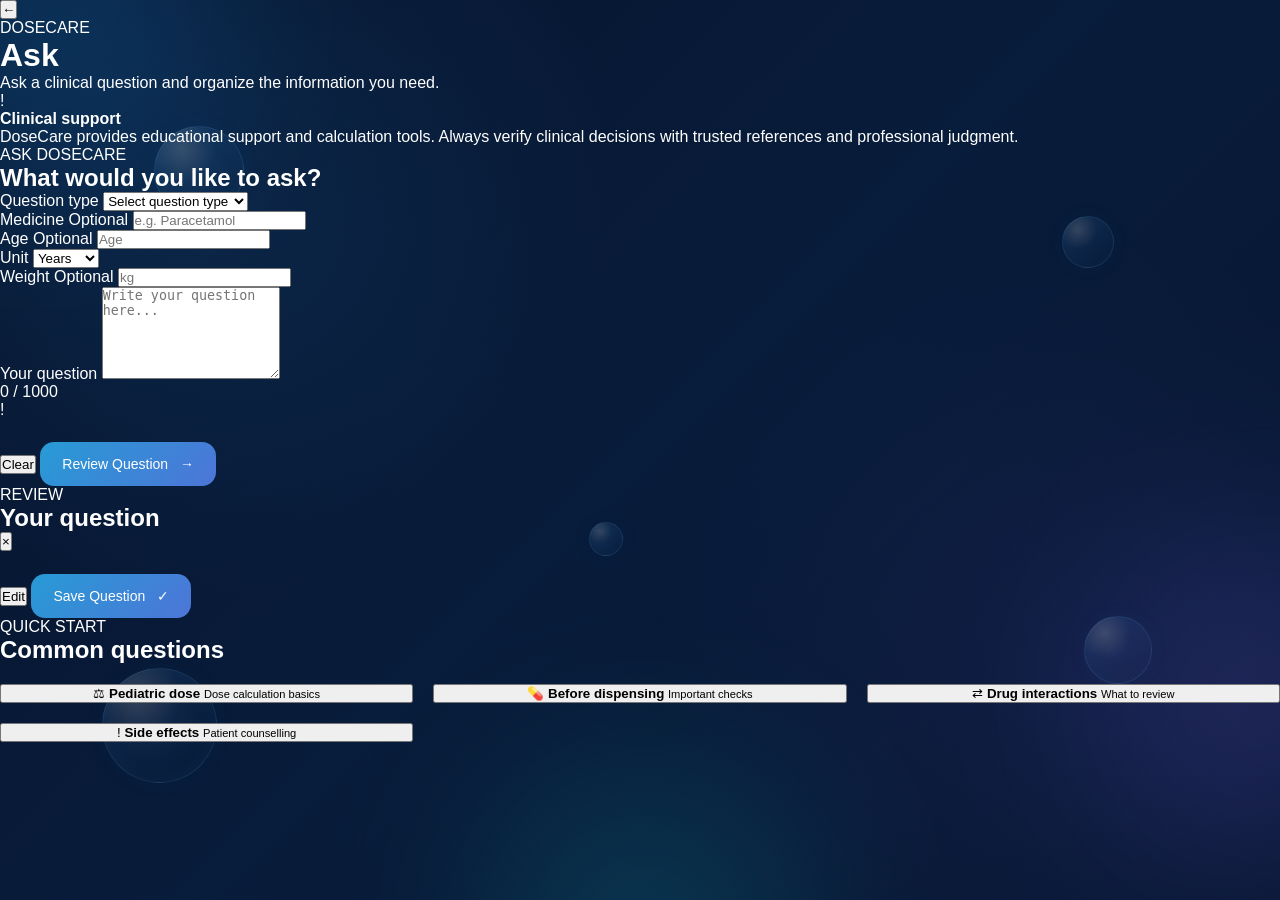
==== ask.html @ 7c15e193 "Create ask.html" ====
<!DOCTYPE html>
<html lang="en">

<head>

    <meta charset="UTF-8">

    <meta
        name="viewport"
        content="width=device-width, initial-scale=1.0"
    >

    <title>DoseCare — Ask</title>

    <link
        rel="stylesheet"
        href="style.css"
    >

    <link
        rel="stylesheet"
        href="ask.css"
    >

</head>


<body>


    <!-- =========================================
         BACKGROUND
    ========================================== -->

    <div class="background">

        <div class="glow glow-one"></div>
        <div class="glow glow-two"></div>
        <div class="glow glow-three"></div>

        <div class="bubble bubble-one"></div>
        <div class="bubble bubble-two"></div>
        <div class="bubble bubble-three"></div>
        <div class="bubble bubble-four"></div>
        <div class="bubble bubble-five"></div>

        <div id="particles"></div>

    </div>



    <!-- =========================================
         ASK PAGE
    ========================================== -->

    <main class="ask-page">


        <!-- HEADER -->

        <header class="ask-header">

            <button
                id="back-button"
                class="ask-back"
                type="button"
            >
                ←
            </button>


            <div class="ask-title">

                <span>
                    DOSECARE
                </span>

                <h1>
                    Ask
                </h1>

                <p>
                    Ask a clinical question and organize
                    the information you need.
                </p>

            </div>

        </header>



        <!-- =========================================
             SAFETY NOTICE
        ========================================== -->

        <section class="ask-notice">

            <div class="notice-icon">
                !
            </div>

            <div>

                <strong>
                    Clinical support
                </strong>

                <p>
                    DoseCare provides educational support
                    and calculation tools. Always verify
                    clinical decisions with trusted references
                    and professional judgment.
                </p>

            </div>

        </section>



        <!-- =========================================
             QUESTION CARD
        ========================================== -->

        <section class="ask-card">


            <div class="section-heading">

                <span>
                    ASK DOSECARE
                </span>

                <h2>
                    What would you like to ask?
                </h2>

            </div>



            <!-- CATEGORY -->

            <div class="form-group">

                <label for="question-category">
                    Question type
                </label>

                <select
                    id="question-category"
                >

                    <option value="">
                        Select question type
                    </option>

                    <option value="dose">
                        Pediatric dose
                    </option>

                    <option value="medicine">
                        Medicine information
                    </option>

                    <option value="interaction">
                        Drug interaction
                    </option>

                    <option value="side-effects">
                        Side effects
                    </option>

                    <option value="administration">
                        Administration
                    </option>

                    <option value="other">
                        Other
                    </option>

                </select>

            </div>



            <!-- MEDICINE -->

            <div class="form-group">

                <label for="ask-medicine">
                    Medicine
                    <span>
                        Optional
                    </span>
                </label>

                <input
                    id="ask-medicine"
                    type="text"
                    placeholder="e.g. Paracetamol"
                    autocomplete="off"
                >

            </div>



            <!-- PATIENT INFO -->

            <div class="patient-grid">


                <div class="form-group">

                    <label for="ask-age">
                        Age
                        <span>
                            Optional
                        </span>
                    </label>

                    <input
                        id="ask-age"
                        type="number"
                        min="0"
                        placeholder="Age"
                    >

                </div>



                <div class="form-group">

                    <label for="ask-age-unit">
                        Unit
                    </label>

                    <select
                        id="ask-age-unit"
                    >

                        <option value="years">
                            Years
                        </option>

                        <option value="months">
                            Months
                        </option>

                    </select>

                </div>



                <div class="form-group">

                    <label for="ask-weight">
                        Weight
                        <span>
                            Optional
                        </span>
                    </label>

                    <input
                        id="ask-weight"
                        type="number"
                        min="0"
                        step="0.1"
                        placeholder="kg"
                    >

                </div>

            </div>



            <!-- QUESTION -->

            <div class="form-group">

                <label for="question">
                    Your question
                </label>

                <textarea
                    id="question"
                    rows="6"
                    maxlength="1000"
                    placeholder="Write your question here..."
                ></textarea>


                <div class="character-count">

                    <span id="character-count">
                        0
                    </span>

                    / 1000

                </div>

            </div>



            <!-- VALIDATION -->

            <div
                id="ask-validation"
                class="ask-validation"
            >

                <span>
                    !
                </span>

                <p></p>

            </div>



            <!-- ACTIONS -->

            <div class="ask-actions">

                <button
                    id="clear-question"
                    class="secondary-button"
                    type="button"
                >
                    Clear
                </button>


                <button
                    id="review-question"
                    class="primary-button"
                    type="button"
                >
                    Review Question
                    <span>→</span>
                </button>

            </div>

        </section>



        <!-- =========================================
             REVIEW
        ========================================== -->

        <section
            id="question-review"
            class="question-review"
        >

            <div class="review-header">

                <div>

                    <span>
                        REVIEW
                    </span>

                    <h2>
                        Your question
                    </h2>

                </div>

                <button
                    id="close-review"
                    type="button"
                >
                    ×
                </button>

            </div>


            <div
                id="review-content"
                class="review-content"
            ></div>


            <div class="review-actions">

                <button
                    id="edit-question"
                    class="secondary-button"
                    type="button"
                >
                    Edit
                </button>


                <button
                    id="save-question"
                    class="primary-button"
                    type="button"
                >
                    Save Question
                    <span>✓</span>
                </button>

            </div>

        </section>



        <!-- =========================================
             QUICK QUESTIONS
        ========================================== -->

        <section class="quick-questions">

            <div class="section-heading">

                <span>
                    QUICK START
                </span>

                <h2>
                    Common questions
                </h2>

            </div>


            <div class="quick-grid">


                <button
                    class="quick-question"
                    data-question="How do I calculate a pediatric dose based on weight?"
                    data-category="dose"
                >

                    <span>
                        ⚖
                    </span>

                    <strong>
                        Pediatric dose
                    </strong>

                    <small>
                        Dose calculation basics
                    </small>

                </button>



                <button
                    class="quick-question"
                    data-question="What should I check before dispensing a medicine to a child?"
                    data-category="medicine"
                >

                    <span>
                        💊
                    </span>

                    <strong>
                        Before dispensing
                    </strong>

                    <small>
                        Important checks
                    </small>

                </button>



                <button
                    class="quick-question"
                    data-question="What information should I check when evaluating a possible drug interaction?"
                    data-category="interaction"
                >

                    <span>
                        ⇄
                    </span>

                    <strong>
                        Drug interactions
                    </strong>

                    <small>
                        What to review
                    </small>

                </button>



                <button
                    class="quick-question"
                    data-question="What are important side effects I should counsel a patient about?"
                    data-category="side-effects"
                >

                    <span>
                        !
                    </span>

                    <strong>
                        Side effects
                    </strong>

                    <small>
                        Patient counselling
                    </small>

                </button>

            </div>

        </section>


    </main>


    <script src="ask.js"></script>

</body>

</html>
---- style.css ----
/* =========================================
   DoseCare
   Global Styles
========================================= */

* {
    margin: 0;
    padding: 0;
    box-sizing: border-box;
}


html,
body {
    width: 100%;
    min-height: 100%;
}


body {

    min-height: 100vh;

    overflow-x: hidden;

    font-family:
        "Segoe UI",
        Arial,
        sans-serif;

    color: #ffffff;

    background: #06152f;

}


/* =========================================
   ANIMATED BACKGROUND
========================================= */


.background {

    position: fixed;

    inset: 0;

    width: 100%;
    height: 100%;

    overflow: hidden;

    z-index: -1;

    background:

        radial-gradient(
            circle at 15% 20%,
            rgba(38, 119, 190, 0.16),
            transparent 32%
        ),

        radial-gradient(
            circle at 85% 75%,
            rgba(83, 71, 175, 0.12),
            transparent 34%
        ),

        linear-gradient(
            135deg,
            #06142c 0%,
            #081c3b 50%,
            #06152f 100%
        );

}


/* =========================================
   SOFT GLOWS
========================================= */


.glow {

    position: absolute;

    width: 320px;
    height: 320px;

    border-radius: 50%;

    filter: blur(90px);

    opacity: 0.22;

    pointer-events: none;

    animation:
        glowMove 16s ease-in-out infinite alternate;

}


.glow-one {

    top: -140px;
    left: -120px;

    background: #1686d9;

}


.glow-two {

    right: -140px;
    bottom: 5%;

    background: #6254c7;

    animation-delay: -5s;

}


.glow-three {

    left: 38%;
    bottom: -190px;

    background: #159eac;

    animation-delay: -9s;

}


@keyframes glowMove {

    0% {

        transform:
            translate3d(0, 0, 0)
            scale(1);

    }

    50% {

        transform:
            translate3d(35px, -25px, 0)
            scale(1.06);

    }

    100% {

        transform:
            translate3d(-25px, 30px, 0)
            scale(0.96);

    }

}


/* =========================================
   BUBBLES
========================================= */


.bubble {

    position: absolute;

    border-radius: 50%;

    pointer-events: none;

    background:

        radial-gradient(
            circle at 30% 25%,
            rgba(255,255,255,0.18),
            rgba(76,156,238,0.08) 38%,
            rgba(76,156,238,0.015) 72%
        );

    border:
        1px solid
        rgba(112,191,255,0.13);

    box-shadow:

        inset 0 0 25px
        rgba(92,186,255,0.06),

        0 0 25px
        rgba(54,143,220,0.04);

    animation:
        bubbleFloat 14s ease-in-out infinite;

}


.bubble-one {

    width: 90px;
    height: 90px;

    top: 14%;
    left: 12%;

}


.bubble-two {

    width: 52px;
    height: 52px;

    top: 24%;
    right: 13%;

    animation-delay: -3s;

}


.bubble-three {

    width: 115px;
    height: 115px;

    bottom: 13%;
    left: 8%;

    animation-delay: -6s;

}


.bubble-four {

    width: 68px;
    height: 68px;

    right: 10%;
    bottom: 24%;

    animation-delay: -9s;

}


.bubble-five {

    width: 34px;
    height: 34px;

    top: 58%;
    left: 46%;

    animation-delay: -12s;

}


@keyframes bubbleFloat {

    0% {

        transform:
            translate3d(0,0,0);

    }

    50% {

        transform:
            translate3d(16px,-22px,0);

    }

    100% {

        transform:
            translate3d(-10px,14px,0);

    }

}

/* =========================================
   STARS / PARTICLES
========================================= */

#particles {

    position: absolute;

    inset: 0;

    width: 100%;
    height: 100%;

    pointer-events: none;

    overflow: hidden;

    z-index: 2;

}


.particle {

    position: absolute;

    display: block;

    border-radius: 50%;

    background: rgba(190, 235, 255, 0.95);

    box-shadow:

        0 0 5px
        rgba(120, 220, 255, 0.95),

        0 0 12px
        rgba(80, 190, 255, 0.65),

        0 0 20px
        rgba(80, 170, 255, 0.25);

    animation:

        starFloat linear infinite,

        starTwinkle ease-in-out infinite alternate;

}


@keyframes starFloat {

    0% {

        transform:
            translate3d(0, 15px, 0);

    }

    50% {

        transform:
            translate3d(8px, -18px, 0);

    }

    100% {

        transform:
            translate3d(-6px, -40px, 0);

    }

}


@keyframes starTwinkle {

    0% {

        opacity: 0.15;

        transform:
            scale(0.65);

    }

    50% {

        opacity: 0.75;

        transform:
            scale(1);

    }

    100% {

        opacity: 1;

        transform:
            scale(1.25);

    }

}

/* =========================================
   WELCOME SCREEN
========================================= */


.welcome-screen {

    position: fixed;

    inset: 0;

    z-index: 100;

    display: flex;

    align-items: center;

    justify-content: center;

    text-align: center;

    transition:

        opacity 1s ease,

        visibility 1s ease;

}


.welcome-screen.hide {

    opacity: 0;

    visibility: hidden;

    pointer-events: none;

}


.welcome-content {

    display: flex;

    flex-direction: column;

    align-items: center;

    animation:
        welcomeAppear 2s ease forwards;

}


.welcome-label {

    font-size: 20px;

    letter-spacing: 10px;

    color:
        rgba(205,230,255,0.82);

}


.welcome-logo {

    margin-top: 20px;

    font-size:
        clamp(70px,13vw,150px);

    line-height: 1;

    letter-spacing: 3px;

    background:

        linear-gradient(
            100deg,
            #ffffff,
            #78dcff,
            #9c91ff,
            #ffffff
        );

    background-size: 250% auto;

    -webkit-background-clip: text;

    background-clip: text;

    color: transparent;

    animation:
        logoGradient 7s linear infinite;

}


.welcome-logo span {
    color: transparent;
}


.welcome-description {

    margin-top: 25px;

    font-size: 19px;

    letter-spacing: 3px;

    color:
        rgba(205,230,250,0.72);

}


.enter-button {

    margin-top: 45px;

    padding:
        15px 28px;

    border-radius: 40px;

    border:
        1px solid
        rgba(120,215,255,0.32);

    background:
        rgba(50,145,220,0.12);

    color: white;

    font-size: 15px;

    cursor: pointer;

    backdrop-filter:
        blur(12px);

    transition: 0.35s ease;

}


.enter-button span {

    margin-left: 10px;

}


.enter-button:hover {

    transform:
        translateY(-3px);

    background:
        rgba(70,170,240,0.22);

    box-shadow:
        0 0 30px
        rgba(60,180,255,0.16);

}


@keyframes welcomeAppear {

    from {

        opacity: 0;

        transform:
            translateY(20px)
            scale(0.97);

    }

    to {

        opacity: 1;

        transform:
            translateY(0)
            scale(1);

    }

}


@keyframes logoGradient {

    from {
        background-position: 0% center;
    }

    to {
        background-position: 250% center;
    }

}


/* =========================================
   HOME
========================================= */


.home-screen {

    min-height: 100vh;

    padding: 25px;

    opacity: 0;

    visibility: hidden;

    transform:
        translateY(15px);

    transition:

        opacity 1s ease,

        visibility 1s ease,

        transform 1s ease;

}


.home-screen.show {

    opacity: 1;

    visibility: visible;

    transform:
        translateY(0);

}


/* =========================================
   TOP BAR
========================================= */


.top-bar {

    width: 100%;

    display: flex;

    align-items: center;

    justify-content: space-between;

    padding:
        8px 5px 30px;

}


.top-logo {

    display: flex;

    align-items: center;

    gap: 12px;

    font-size: 25px;

    font-weight: 600;

}


.top-logo > span > span {

    color: #68d9ff;

}


.mini-logo {

    width: 42px;
    height: 42px;

    display: flex;

    align-items: center;

    justify-content: center;

    border-radius: 13px;

    color: #75ddff;

    font-size: 25px;

    background:
        rgba(60,160,230,0.12);

    border:
        1px solid
        rgba(120,220,255,0.2);

}


.user-area {

    display: flex;

    align-items: center;

    gap: 14px;

}


.user-name {

    display: flex;

    flex-direction: column;

    text-align: right;

}


.user-name small {

    font-size: 11px;

    color:
        rgba(210,230,250,0.55);

}


.user-name strong {

    margin-top: 3px;

    font-size: 14px;

}


.profile {

    width: 46px;
    height: 46px;

    display: flex;

    align-items: center;

    justify-content: center;

    border-radius: 50%;

    background:
        rgba(70,160,240,0.16);

    border:
        1px solid
        rgba(120,220,255,0.25);

    font-weight: 600;

}


/* =========================================
   MENU BUTTON
========================================= */


.menu-button {

    width: 46px;
    height: 46px;

    display: flex;

    flex-direction: column;

    align-items: center;

    justify-content: center;

    gap: 5px;

    border: none;

    border-radius: 14px;

    background:
        rgba(255,255,255,0.055);

    border:
        1px solid
        rgba(140,210,255,0.13);

    cursor: pointer;

    transition: 0.3s ease;

}


.menu-button span {

    width: 19px;
    height: 2px;

    border-radius: 10px;

    background:
        rgba(230,245,255,0.9);

}


.menu-button:hover {

    background:
        rgba(80,170,240,0.13);

    transform:
        translateY(-2px);

}


/* =========================================
   MENU OVERLAY
========================================= */


.menu-overlay {

    position: fixed;

    inset: 0;

    z-index: 40;

    background:
        rgba(0,10,25,0.38);

    backdrop-filter:
        blur(3px);

    opacity: 0;

    visibility: hidden;

    transition:
        0.35s ease;

}


.menu-overlay.open {

    opacity: 1;

    visibility: visible;

}


/* =========================================
   SIDE MENU
========================================= */


.side-menu {

    position: fixed;

    top: 20px;

    right: 20px;

    z-index: 50;

    width: 310px;

    max-height:
        calc(100vh - 40px);

    overflow-y: auto;

    padding: 25px;

    border-radius: 27px;

    background:
        rgba(8,25,55,0.88);

    border:
        1px solid
        rgba(130,205,255,0.18);

    backdrop-filter:
        blur(25px);

    box-shadow:
        0 25px 70px
        rgba(0,0,0,0.35);

    transform:
        translateX(30px)
        scale(0.97);

    opacity: 0;

    visibility: hidden;

    transition:
        0.4s ease;

}


.side-menu.open {

    transform:
        translateX(0)
        scale(1);

    opacity: 1;

    visibility: visible;

}


/* =========================================
   MENU HEADER
========================================= */


.menu-header {

    display: flex;

    align-items: flex-start;

    justify-content: space-between;

    padding-bottom: 20px;

    border-bottom:
        1px solid
        rgba(150,210,255,0.09);

}


.menu-header small {

    color: #70d9ff;

    font-size: 10px;

    letter-spacing: 3px;

}


.menu-header h2 {

    margin-top: 6px;

    font-size: 25px;

}


.close-menu {

    width: 36px;
    height: 36px;

    border: none;

    border-radius: 11px;

    background:
        rgba(255,255,255,0.05);

    color: white;

    font-size: 25px;

    cursor: pointer;

}


/* =========================================
   MENU ITEMS
========================================= */


.menu-list {

    display: flex;

    flex-direction: column;

    gap: 7px;

    margin-top: 20px;

}


.menu-item {

    width: 100%;

    display: flex;

    align-items: center;

    gap: 14px;

    padding:
        13px 14px;

    border: 1px solid transparent;

    border-radius: 14px;

    background: transparent;

    color:
        rgba(225,240,255,0.78);

    text-align: left;

    font-size: 14px;

    cursor: pointer;

    transition:
        0.25s ease;

}


.menu-item:hover,
.menu-item.active {

    color: white;

    background:
        rgba(65,165,235,0.12);

    border-color:
        rgba(100,205,255,0.12);

    transform:
        translateX(-3px);

}


.menu-icon {

    width: 28px;
    height: 28px;

    display: flex;

    align-items: center;

    justify-content: center;

    border-radius: 9px;

    color: #75dcff;

    background:
        rgba(80,170,240,0.08);

}


/* =========================================
   MENU BOTTOM
========================================= */


.menu-bottom {

    margin-top: 20px;

    padding-top: 20px;

    border-top:
        1px solid
        rgba(150,210,255,0.09);

}


.appearance-button {

    width: 100%;

    display: flex;

    align-items: center;

    gap: 12px;

    padding: 13px;

    border: none;

    border-radius: 14px;

    background:
        rgba(255,255,255,0.045);

    color:
        rgba(230,242,255,0.82);

    cursor: pointer;

}


.toggle {

    width: 36px;
    height: 20px;

    margin-left: auto;

    padding: 3px;

    border-radius: 20px;

    background:
        rgba(80,170,240,0.35);

}


.toggle span {

    display: block;

    width: 14px;
    height: 14px;

    border-radius: 50%;

    margin-left: 15px;

    background: white;

}


/* =========================================
   DASHBOARD
========================================= */


.dashboard {

    width: 100%;

    max-width: 1250px;

    margin:
        25px auto 0;

}


.dashboard-heading {

    max-width: 850px;

    margin-bottom: 28px;

}


.dashboard-heading > span {

    font-size: 11px;

    letter-spacing: 4px;

    color: #6ed9ff;

}


.dashboard-heading h1 {

    margin-top: 10px;

    font-size:
        clamp(32px,5vw,58px);

    line-height: 1.08;

}


.dashboard-heading p {

    max-width: 650px;

    margin-top: 18px;

    color:
        rgba(215,233,250,0.62);

    line-height: 1.7;

}


/* =========================================
   HERO CARD
========================================= */


.hero-card {

    min-height: 270px;

    display: flex;

    align-items: center;

    justify-content: space-between;

    padding: 42px;

    border-radius: 30px;

    overflow: hidden;

    position: relative;

    background:
        linear-gradient(
            135deg,
            rgba(47,140,210,0.16),
            rgba(80,70,170,0.10)
        );

    border:
        1px solid
        rgba(140,215,255,0.17);

    backdrop-filter:
        blur(18px);

}


.hero-label {

    font-size: 11px;

    letter-spacing: 3px;

    color: #75d9ff;

}


.hero-card h2 {

    max-width: 700px;

    margin-top: 13px;

    font-size:
        clamp(27px,4vw,45px);

    line-height: 1.15;

}


.hero-card p {

    max-width: 650px;

    margin-top: 17px;

    color:
        rgba(220,237,250,0.66);

    line-height: 1.7;

}


.hero-symbol {

    width: 135px;
    height: 135px;

    flex-shrink: 0;

    display: flex;

    align-items: center;

    justify-content: center;

    border-radius: 50%;

    font-size: 75px;

    color: #7bdfff;

    background:
        rgba(80,170,240,0.07);

    border:
        1px solid
        rgba(120,220,255,0.2);

    box-shadow:
        0 0 50px
        rgba(60,190,255,0.08);

}


/* =========================================
   PRIMARY BUTTON
========================================= */


.primary-button {

    margin-top: 23px;

    padding:
        14px 22px;

    border: none;

    border-radius: 14px;

    background:
        linear-gradient(
            135deg,
            #279bd5,
            #4d75d8
        );

    color: white;

    font-size: 14px;

    cursor: pointer;

    transition: 0.3s ease;

}


.primary-button span {

    margin-left: 8px;

}


.primary-button:hover {

    transform:
        translateY(-3px);

    box-shadow:
        0 12px 30px
        rgba(40,150,230,0.25);

}


/* =========================================
   QUICK CARDS
========================================= */


.quick-grid {

    display: grid;

    grid-template-columns:
        repeat(3,1fr);

    gap: 20px;

    margin-top: 20px;

}


.quick-card {

    padding: 27px;

    min-height: 175px;

    border-radius: 23px;

    background:
        rgba(255,255,255,0.045);

    border:
        1px solid
        rgba(150,210,255,0.12);

    backdrop-filter:
        blur(14px);

    transition:
        0.3s ease;

}


.quick-card:hover {

    transform:
        translateY(-6px);

    background:
        rgba(70,170,240,0.09);

}


.quick-icon {

    width: 44px;
    height: 44px;

    display: flex;

    align-items: center;

    justify-content: center;

    border-radius: 13px;

    margin-bottom: 18px;

    color: #78ddff;

    background:
        rgba(70,170,240,0.09);

    border:
        1px solid
        rgba(110,210,255,0.13);

}


.quick-card h3 {

    font-size: 19px;

}


.quick-card p {

    margin-top: 9px;

    color:
        rgba(220,235,255,0.58);

    line-height: 1.55;

    font-size: 13px;

}


/* =========================================
   MOBILE
========================================= */


@media (max-width: 700px) {

    .home-screen {

        padding: 16px;

    }


    .top-bar {

        padding-bottom: 25px;

    }


    .user-name {

        display: none;

    }


    .dashboard {

        margin-top: 15px;

    }


    .hero-card {

        padding: 27px;

    }


    .hero-symbol {

        display: none;

    }


    .quick-grid {

        grid-template-columns: 1fr;

    }


    .side-menu {

        top: 12px;

        right: 12px;

        left: 12px;

        width: auto;

        max-height:
            calc(100vh - 24px);

    }


    .welcome-label {

        font-size: 15px;

        letter-spacing: 6px;

    }


    .welcome-logo {

        font-size: 68px;

    }


    .welcome-description {

        font-size: 15px;

        letter-spacing: 2px;

    }

}


/* =========================================
   REDUCED MOTION
========================================= */


@media (prefers-reduced-motion: reduce) {

    .glow,
    .bubble,
    .particle {

        animation: none;

    }

}
.developer-badge {

    margin-top: 18px;

    padding: 10px 22px;

    display: flex;

    align-items: center;

    gap: 7px;

    border-radius: 30px;

    border: 1px solid
        rgba(120, 215, 255, 0.25);

    background:
        rgba(70, 160, 230, 0.08);

    backdrop-filter:
        blur(12px);

    box-shadow:
        0 0 25px
        rgba(60, 180, 255, 0.06);

    animation:
        developerGlow 4s ease-in-out infinite;

}


.developer-label {

    font-size: 12px;

    color:
        rgba(190, 220, 245, 0.58);

}


.developer-badge strong {

    font-size: 14px;

    letter-spacing: 1.5px;

    color:
        rgba(225, 245, 255, 0.9);

    font-weight: 500;

}


@keyframes developerGlow {

    0%,
    100% {

        box-shadow:
            0 0 20px
            rgba(60, 180, 255, 0.04);

        border-color:
            rgba(120, 215, 255, 0.20);

    }

    50% {

        box-shadow:
            0 0 30px
            rgba(60, 180, 255, 0.10);

        border-color:
            rgba(120, 215, 255, 0.35);

    }

}
/* =========================================
   FAVORITES PAGE
========================================= */

.favorites-page {

    width: 100%;

    max-width: 1100px;

    min-height: 100vh;

    margin: 0 auto;

    padding: 30px 25px 60px;

}


/* =========================================
   PAGE HEADER
========================================= */

.page-header {

    display: flex;

    align-items: center;

    gap: 18px;

    padding-bottom: 30px;

}


.back-button {

    width: 48px;
    height: 48px;

    display: flex;

    align-items: center;

    justify-content: center;

    border: 1px solid
        rgba(140,215,255,0.16);

    border-radius: 15px;

    background:
        rgba(255,255,255,0.055);

    color: white;

    font-size: 23px;

    cursor: pointer;

    transition: 0.3s ease;

}


.back-button:hover {

    transform:
        translateX(4px);

    background:
        rgba(70,170,240,0.12);

    border-color:
        rgba(120,220,255,0.28);

}


.page-label {

    font-size: 10px;

    letter-spacing: 4px;

    color: #70d9ff;

}


.page-header h1 {

    margin-top: 5px;

    font-size: 34px;

}


/* =========================================
   PAGE INTRO
========================================= */

.page-intro {

    margin-top: 15px;

    margin-bottom: 30px;

}


.page-intro h2 {

    font-size: 25px;

    font-weight: 600;

}


.page-intro p {

    margin-top: 8px;

    color:
        rgba(215,233,250,0.58);

    font-size: 14px;

}


/* =========================================
   FAVORITES CONTAINER
========================================= */

.favorites-container {

    display: grid;

    grid-template-columns:
        repeat(2, minmax(0, 1fr));

    gap: 16px;

}


/* =========================================
   FAVORITE CARD
========================================= */

.favorite-card {

    display: flex;

    align-items: center;

    gap: 16px;

    min-height: 105px;

    padding: 20px;

    border-radius: 21px;

    background:
        rgba(255,255,255,0.045);

    border:
        1px solid
        rgba(150,210,255,0.12);

    backdrop-filter:
        blur(16px);

    transition:
        0.3s ease;

}


.favorite-card:hover {

    transform:
        translateY(-4px);

    background:
        rgba(70,170,240,0.08);

    border-color:
        rgba(120,215,255,0.2);

    box-shadow:
        0 15px 35px
        rgba(0,0,0,0.14);

}


/* =========================================
   MEDICINE ICON
========================================= */

.favorite-medicine-icon {

    width: 52px;
    height: 52px;

    flex-shrink: 0;

    display: flex;

    align-items: center;

    justify-content: center;

    border-radius: 16px;

    font-size: 25px;

    background:
        rgba(70,170,240,0.09);

    border:
        1px solid
        rgba(110,210,255,0.14);

}


/* =========================================
   MEDICINE INFO
========================================= */

.favorite-medicine-info {

    min-width: 0;

    flex: 1;

}


.favorite-medicine-info h3 {

    font-size: 17px;

    font-weight: 600;

    white-space: nowrap;

    overflow: hidden;

    text-overflow: ellipsis;

}


.favorite-medicine-info p {

    margin-top: 6px;

    color:
        rgba(210,230,250,0.52);

    font-size: 12px;

}


/* =========================================
   REMOVE FAVORITE
========================================= */

.remove-favorite {

    width: 40px;
    height: 40px;

    flex-shrink: 0;

    display: flex;

    align-items: center;

    justify-content: center;

    border: none;

    border-radius: 12px;

    background:
        rgba(255,255,255,0.045);

    color: #72dcff;

    font-size: 19px;

    cursor: pointer;

    transition: 0.3s ease;

}


.remove-favorite:hover {

    transform:
        scale(1.08);

    background:
        rgba(100,190,240,0.12);

}


/* =========================================
   EMPTY FAVORITES
========================================= */

.empty-favorites {

    min-height: 330px;

    display: none;

    flex-direction: column;

    align-items: center;

    justify-content: center;

    text-align: center;

    padding: 40px 20px;

    border-radius: 26px;

    background:
        rgba(255,255,255,0.035);

    border:
        1px dashed
        rgba(130,205,255,0.16);

    backdrop-filter:
        blur(14px);

}


.empty-icon {

    width: 70px;
    height: 70px;

    display: flex;

    align-items: center;

    justify-content: center;

    margin-bottom: 20px;

    border-radius: 22px;

    color: #73dcff;

    font-size: 32px;

    background:
        rgba(70,170,240,0.08);

    border:
        1px solid
        rgba(110,210,255,0.14);

}


.empty-favorites h2 {

    font-size: 23px;

}


.empty-favorites p {

    max-width: 390px;

    margin-top: 9px;

    color:
        rgba(215,233,250,0.55);

    line-height: 1.6;

    font-size: 13px;

}


/* =========================================
   EMPTY STATE BUTTON
========================================= */

.empty-favorites .primary-button {

    margin-top: 23px;

}


/* =========================================
   MOBILE
========================================= */

@media (max-width: 700px) {

    .favorites-page {

        padding:
            20px 16px 45px;

    }


    .page-header {

        gap: 13px;

    }


    .back-button {

        width: 44px;
        height: 44px;

    }


    .page-header h1 {

        font-size: 28px;

    }


    .page-intro h2 {

        font-size: 21px;

    }


    .favorites-container {

        grid-template-columns: 1fr;

    }


    .favorite-card {

        padding: 17px;

    }

}
/* =========================================
   HISTORY PAGE
========================================= */

.history-page {

    width: 100%;

    max-width: 1100px;

    min-height: 100vh;

    margin: 0 auto;

    padding: 30px 25px 60px;

}


/* =========================================
   HISTORY INTRO
========================================= */

.history-page .page-intro {

    display: flex;

    align-items: center;

    justify-content: space-between;

    gap: 20px;

}


/* =========================================
   CLEAR HISTORY
========================================= */

.clear-history-button {

    padding: 11px 16px;

    border: 1px solid
        rgba(255,120,140,0.16);

    border-radius: 12px;

    background:
        rgba(255,90,110,0.06);

    color:
        rgba(255,190,200,0.78);

    font-size: 12px;

    cursor: pointer;

    transition: 0.3s ease;

}


.clear-history-button:hover {

    background:
        rgba(255,90,110,0.11);

    border-color:
        rgba(255,120,140,0.25);

}


/* =========================================
   HISTORY CONTAINER
========================================= */

.history-container {

    display: flex;

    flex-direction: column;

    gap: 13px;

}


/* =========================================
   HISTORY CARD
========================================= */

.history-card {

    display: flex;

    align-items: center;

    gap: 17px;

    padding: 19px;

    border-radius: 20px;

    background:
        rgba(255,255,255,0.045);

    border:
        1px solid
        rgba(150,210,255,0.12);

    backdrop-filter:
        blur(16px);

    transition: 0.3s ease;

}


.history-card:hover {

    transform:
        translateY(-3px);

    background:
        rgba(70,170,240,0.07);

    border-color:
        rgba(120,215,255,0.2);

}


/* =========================================
   HISTORY ICON
========================================= */

.history-icon {

    width: 52px;
    height: 52px;

    flex-shrink: 0;

    display: flex;

    align-items: center;

    justify-content: center;

    border-radius: 16px;

    font-size: 23px;

    background:
        rgba(70,170,240,0.09);

    border:
        1px solid
        rgba(110,210,255,0.14);

}


/* =========================================
   HISTORY INFO
========================================= */

.history-info {

    flex: 1;

    min-width: 0;

}


.history-title-row {

    display: flex;

    align-items: center;

    justify-content: space-between;

    gap: 15px;

}


.history-title-row h3 {

    font-size: 17px;

    font-weight: 600;

}


.history-date {

    flex-shrink: 0;

    color:
        rgba(205,225,245,0.42);

    font-size: 10px;

}


/* =========================================
   HISTORY DETAILS
========================================= */

.history-details {

    display: flex;

    flex-wrap: wrap;

    gap: 7px;

    margin-top: 9px;

}


.history-details span {

    padding: 5px 8px;

    border-radius: 8px;

    background:
        rgba(255,255,255,0.035);

    color:
        rgba(215,235,250,0.55);

    font-size: 10px;

}


/* =========================================
   HISTORY RESULT
========================================= */

.history-result {

    display: flex;

    align-items: center;

    gap: 9px;

    margin-top: 10px;

}


.history-result small {

    color:
        rgba(205,230,250,0.42);

    font-size: 10px;

}


.history-result strong {

    color: #75dcff;

    font-size: 15px;

}


/* =========================================
   DELETE BUTTON
========================================= */

.delete-history {

    width: 38px;
    height: 38px;

    flex-shrink: 0;

    display: flex;

    align-items: center;

    justify-content: center;

    border: none;

    border-radius: 11px;

    background:
        rgba(255,255,255,0.04);

    color:
        rgba(220,235,250,0.45);

    font-size: 21px;

    cursor: pointer;

    transition: 0.3s ease;

}


.delete-history:hover {

    background:
        rgba(255,90,110,0.1);

    color:
        rgba(255,170,185,0.9);

}


/* =========================================
   EMPTY HISTORY
========================================= */

.empty-history {

    min-height: 330px;

    display: none;

    flex-direction: column;

    align-items: center;

    justify-content: center;

    text-align: center;

    padding: 40px 20px;

    border-radius: 26px;

    background:
        rgba(255,255,255,0.035);

    border:
        1px dashed
        rgba(130,205,255,0.16);

    backdrop-filter:
        blur(14px);

}


.empty-history-icon {

    width: 70px;
    height: 70px;

    display: flex;

    align-items: center;

    justify-content: center;

    margin-bottom: 20px;

    border-radius: 22px;

    color: #73dcff;

    font-size: 31px;

    background:
        rgba(70,170,240,0.08);

    border:
        1px solid
        rgba(110,210,255,0.14);

}


.empty-history h2 {

    font-size: 23px;

}


.empty-history p {

    max-width: 390px;

    margin-top: 9px;

    color:
        rgba(215,233,250,0.55);

    line-height: 1.6;

    font-size: 13px;

}


.empty-history .primary-button {

    margin-top: 23px;

}


/* =========================================
   MOBILE
========================================= */

@media (max-width: 700px) {

    .history-page {

        padding:
            20px 16px 45px;

    }


    .history-page .page-intro {

        align-items: flex-start;

        flex-direction: column;

    }


    .history-title-row {

        align-items: flex-start;

        flex-direction: column;

        gap: 5px;

    }


    .history-date {

        font-size: 9px;

    }


    .history-card {

        align-items: flex-start;

    }

}
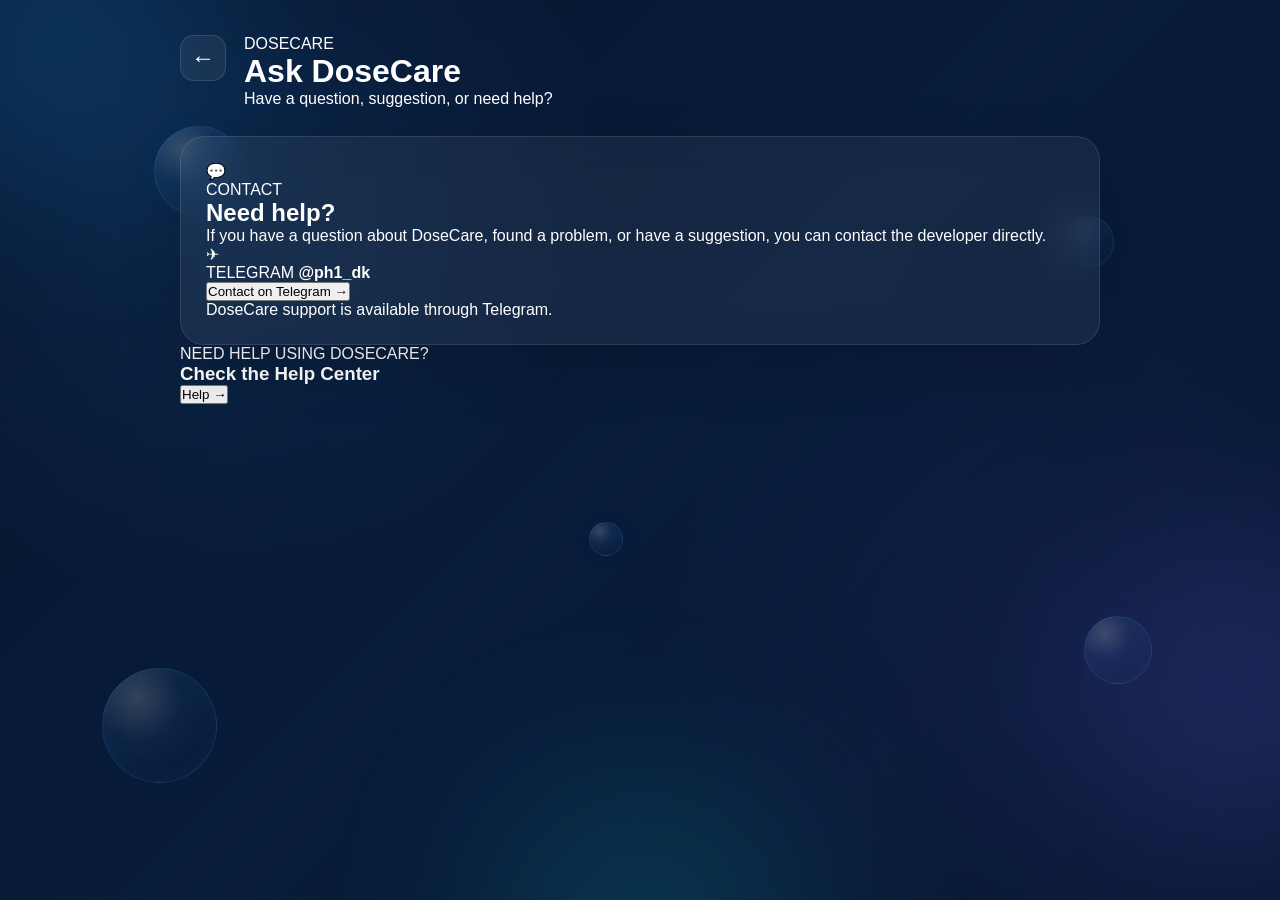
==== commit eb7d18f9: "Update ask.html" ====
--- a/ask.html
+++ b/ask.html
@@ -2,7 +2,6 @@
 <html lang="en">
 
 <head>
-
     <meta charset="UTF-8">
 
     <meta
@@ -21,16 +20,11 @@
         rel="stylesheet"
         href="ask.css"
     >
-
 </head>
-
 
 <body>
 
-
-    <!-- =========================================
-         BACKGROUND
-    ========================================== -->
+    <!-- BACKGROUND -->
 
     <div class="background">
 
@@ -49,15 +43,9 @@
     </div>
 
 
-
-    <!-- =========================================
-         ASK PAGE
-    ========================================== -->
+    <!-- ASK PAGE -->
 
     <main class="ask-page">
-
-
-        <!-- HEADER -->
 
         <header class="ask-header">
 
@@ -69,20 +57,18 @@
                 ←
             </button>
 
+            <div>
 
-            <div class="ask-title">
-
-                <span>
+                <span class="ask-label">
                     DOSECARE
                 </span>
 
                 <h1>
-                    Ask
+                    Ask DoseCare
                 </h1>
 
                 <p>
-                    Ask a clinical question and organize
-                    the information you need.
+                    Have a question, suggestion, or need help?
                 </p>
 
             </div>
@@ -90,449 +76,97 @@
         </header>
 
 
-
-        <!-- =========================================
-             SAFETY NOTICE
-        ========================================== -->
-
-        <section class="ask-notice">
-
-            <div class="notice-icon">
-                !
-            </div>
-
-            <div>
-
-                <strong>
-                    Clinical support
-                </strong>
-
-                <p>
-                    DoseCare provides educational support
-                    and calculation tools. Always verify
-                    clinical decisions with trusted references
-                    and professional judgment.
-                </p>
-
-            </div>
-
-        </section>
-
-
-
-        <!-- =========================================
-             QUESTION CARD
-        ========================================== -->
+        <!-- CONTACT CARD -->
 
         <section class="ask-card">
 
-
-            <div class="section-heading">
-
-                <span>
-                    ASK DOSECARE
-                </span>
-
-                <h2>
-                    What would you like to ask?
-                </h2>
-
+            <div class="ask-icon">
+                💬
             </div>
 
+            <span class="ask-small-label">
+                CONTACT
+            </span>
+
+            <h2>
+                Need help?
+            </h2>
+
+            <p class="ask-description">
+                If you have a question about DoseCare,
+                found a problem, or have a suggestion,
+                you can contact the developer directly.
+            </p>
 
 
-            <!-- CATEGORY -->
+            <div class="telegram-box">
 
-            <div class="form-group">
-
-                <label for="question-category">
-                    Question type
-                </label>
-
-                <select
-                    id="question-category"
-                >
-
-                    <option value="">
-                        Select question type
-                    </option>
-
-                    <option value="dose">
-                        Pediatric dose
-                    </option>
-
-                    <option value="medicine">
-                        Medicine information
-                    </option>
-
-                    <option value="interaction">
-                        Drug interaction
-                    </option>
-
-                    <option value="side-effects">
-                        Side effects
-                    </option>
-
-                    <option value="administration">
-                        Administration
-                    </option>
-
-                    <option value="other">
-                        Other
-                    </option>
-
-                </select>
-
-            </div>
-
-
-
-            <!-- MEDICINE -->
-
-            <div class="form-group">
-
-                <label for="ask-medicine">
-                    Medicine
-                    <span>
-                        Optional
-                    </span>
-                </label>
-
-                <input
-                    id="ask-medicine"
-                    type="text"
-                    placeholder="e.g. Paracetamol"
-                    autocomplete="off"
-                >
-
-            </div>
-
-
-
-            <!-- PATIENT INFO -->
-
-            <div class="patient-grid">
-
-
-                <div class="form-group">
-
-                    <label for="ask-age">
-                        Age
-                        <span>
-                            Optional
-                        </span>
-                    </label>
-
-                    <input
-                        id="ask-age"
-                        type="number"
-                        min="0"
-                        placeholder="Age"
-                    >
-
+                <div class="telegram-icon">
+                    ✈
                 </div>
 
+                <div class="telegram-info">
 
+                    <span>
+                        TELEGRAM
+                    </span>
 
-                <div class="form-group">
-
-                    <label for="ask-age-unit">
-                        Unit
-                    </label>
-
-                    <select
-                        id="ask-age-unit"
-                    >
-
-                        <option value="years">
-                            Years
-                        </option>
-
-                        <option value="months">
-                            Months
-                        </option>
-
-                    </select>
-
-                </div>
-
-
-
-                <div class="form-group">
-
-                    <label for="ask-weight">
-                        Weight
-                        <span>
-                            Optional
-                        </span>
-                    </label>
-
-                    <input
-                        id="ask-weight"
-                        type="number"
-                        min="0"
-                        step="0.1"
-                        placeholder="kg"
-                    >
+                    <strong>
+                        @ph1_dk
+                    </strong>
 
                 </div>
 
             </div>
 
 
+            <button
+                id="telegram-button"
+                class="telegram-button"
+                type="button"
+            >
 
-            <!-- QUESTION -->
+                Contact on Telegram
 
-            <div class="form-group">
+                <span>
+                    →
+                </span>
 
-                <label for="question">
-                    Your question
-                </label>
-
-                <textarea
-                    id="question"
-                    rows="6"
-                    maxlength="1000"
-                    placeholder="Write your question here..."
-                ></textarea>
+            </button>
 
 
-                <div class="character-count">
-
-                    <span id="character-count">
-                        0
-                    </span>
-
-                    / 1000
-
-                </div>
-
-            </div>
-
-
-
-            <!-- VALIDATION -->
-
-            <div
-                id="ask-validation"
-                class="ask-validation"
-            >
-
-                <span>
-                    !
-                </span>
-
-                <p></p>
-
-            </div>
-
-
-
-            <!-- ACTIONS -->
-
-            <div class="ask-actions">
-
-                <button
-                    id="clear-question"
-                    class="secondary-button"
-                    type="button"
-                >
-                    Clear
-                </button>
-
-
-                <button
-                    id="review-question"
-                    class="primary-button"
-                    type="button"
-                >
-                    Review Question
-                    <span>→</span>
-                </button>
-
-            </div>
+            <p class="ask-note">
+                DoseCare support is available through Telegram.
+            </p>
 
         </section>
 
 
+        <!-- HELP LINK -->
 
-        <!-- =========================================
-             REVIEW
-        ========================================== -->
+        <section class="ask-help-card">
 
-        <section
-            id="question-review"
-            class="question-review"
-        >
+            <div>
 
-            <div class="review-header">
+                <span>
+                    NEED HELP USING DOSECARE?
+                </span>
 
-                <div>
-
-                    <span>
-                        REVIEW
-                    </span>
-
-                    <h2>
-                        Your question
-                    </h2>
-
-                </div>
-
-                <button
-                    id="close-review"
-                    type="button"
-                >
-                    ×
-                </button>
+                <h3>
+                    Check the Help Center
+                </h3>
 
             </div>
 
-
-            <div
-                id="review-content"
-                class="review-content"
-            ></div>
-
-
-            <div class="review-actions">
-
-                <button
-                    id="edit-question"
-                    class="secondary-button"
-                    type="button"
-                >
-                    Edit
-                </button>
-
-
-                <button
-                    id="save-question"
-                    class="primary-button"
-                    type="button"
-                >
-                    Save Question
-                    <span>✓</span>
-                </button>
-
-            </div>
+            <button
+                id="help-button"
+                type="button"
+            >
+                Help
+                <span>→</span>
+            </button>
 
         </section>
-
-
-
-        <!-- =========================================
-             QUICK QUESTIONS
-        ========================================== -->
-
-        <section class="quick-questions">
-
-            <div class="section-heading">
-
-                <span>
-                    QUICK START
-                </span>
-
-                <h2>
-                    Common questions
-                </h2>
-
-            </div>
-
-
-            <div class="quick-grid">
-
-
-                <button
-                    class="quick-question"
-                    data-question="How do I calculate a pediatric dose based on weight?"
-                    data-category="dose"
-                >
-
-                    <span>
-                        ⚖
-                    </span>
-
-                    <strong>
-                        Pediatric dose
-                    </strong>
-
-                    <small>
-                        Dose calculation basics
-                    </small>
-
-                </button>
-
-
-
-                <button
-                    class="quick-question"
-                    data-question="What should I check before dispensing a medicine to a child?"
-                    data-category="medicine"
-                >
-
-                    <span>
-                        💊
-                    </span>
-
-                    <strong>
-                        Before dispensing
-                    </strong>
-
-                    <small>
-                        Important checks
-                    </small>
-
-                </button>
-
-
-
-                <button
-                    class="quick-question"
-                    data-question="What information should I check when evaluating a possible drug interaction?"
-                    data-category="interaction"
-                >
-
-                    <span>
-                        ⇄
-                    </span>
-
-                    <strong>
-                        Drug interactions
-                    </strong>
-
-                    <small>
-                        What to review
-                    </small>
-
-                </button>
-
-
-
-                <button
-                    class="quick-question"
-                    data-question="What are important side effects I should counsel a patient about?"
-                    data-category="side-effects"
-                >
-
-                    <span>
-                        !
-                    </span>
-
-                    <strong>
-                        Side effects
-                    </strong>
-
-                    <small>
-                        Patient counselling
-                    </small>
-
-                </button>
-
-            </div>
-
-        </section>
-
 
     </main>
 
--- a/ask.css
+++ b/ask.css
@@ -0,0 +1,821 @@
+/* =========================================
+   DoseCare
+   Ask Page
+========================================= */
+
+
+.ask-page {
+
+    position: relative;
+
+    z-index: 5;
+
+    width: min(
+        920px,
+        calc(100% - 32px)
+    );
+
+    margin: 0 auto;
+
+    padding:
+        35px
+        0
+        70px;
+
+}
+
+
+
+/* =========================================
+   HEADER
+========================================= */
+
+.ask-header {
+
+    display: flex;
+
+    align-items: flex-start;
+
+    gap: 18px;
+
+    margin-bottom: 28px;
+
+}
+
+
+.ask-back {
+
+    width: 46px;
+
+    height: 46px;
+
+    flex-shrink: 0;
+
+    border: 1px solid
+        rgba(255,255,255,.12);
+
+    border-radius: 14px;
+
+    background:
+        rgba(255,255,255,.06);
+
+    color: white;
+
+    font-size: 24px;
+
+    cursor: pointer;
+
+    transition:
+        .25s ease;
+
+}
+
+
+.ask-back:hover {
+
+    transform:
+        translateX(-3px);
+
+    background:
+        rgba(255,255,255,.10);
+
+}
+
+
+.ask-title span {
+
+    font-size: 11px;
+
+    letter-spacing: 3px;
+
+    font-weight: 700;
+
+    opacity: .55;
+
+}
+
+
+.ask-title h1 {
+
+    margin:
+        4px
+        0
+        5px;
+
+    font-size:
+        clamp(30px, 6vw, 44px);
+
+}
+
+
+.ask-title p {
+
+    margin: 0;
+
+    opacity: .65;
+
+    line-height: 1.6;
+
+}
+
+
+
+/* =========================================
+   NOTICE
+========================================= */
+
+.ask-notice {
+
+    display: flex;
+
+    gap: 15px;
+
+    padding: 18px;
+
+    margin-bottom: 20px;
+
+    border:
+        1px solid
+        rgba(255,255,255,.10);
+
+    border-radius: 18px;
+
+    background:
+        rgba(255,255,255,.055);
+
+}
+
+
+.notice-icon {
+
+    width: 38px;
+
+    height: 38px;
+
+    flex-shrink: 0;
+
+    display: grid;
+
+    place-items: center;
+
+    border-radius: 12px;
+
+    background:
+        rgba(255,190,80,.14);
+
+    color:
+        #ffd98a;
+
+    font-weight: 800;
+
+}
+
+
+.ask-notice strong {
+
+    display: block;
+
+    margin-bottom: 4px;
+
+}
+
+
+.ask-notice p {
+
+    margin: 0;
+
+    font-size: 13px;
+
+    line-height: 1.65;
+
+    opacity: .68;
+
+}
+
+
+
+/* =========================================
+   CARD
+========================================= */
+
+.ask-card {
+
+    padding: 25px;
+
+    border:
+        1px solid
+        rgba(255,255,255,.10);
+
+    border-radius: 24px;
+
+    background:
+        rgba(255,255,255,.055);
+
+    backdrop-filter:
+        blur(18px);
+
+    box-shadow:
+        0 20px 60px
+        rgba(0,0,0,.16);
+
+}
+
+
+.section-heading span {
+
+    font-size: 10px;
+
+    letter-spacing: 2.5px;
+
+    font-weight: 800;
+
+    opacity: .45;
+
+}
+
+
+.section-heading h2 {
+
+    margin:
+        5px
+        0
+        24px;
+
+    font-size: 22px;
+
+}
+
+
+
+/* =========================================
+   FORM
+========================================= */
+
+.form-group {
+
+    position: relative;
+
+    margin-bottom: 18px;
+
+}
+
+
+.form-group label {
+
+    display: flex;
+
+    justify-content: space-between;
+
+    margin-bottom: 8px;
+
+    font-size: 13px;
+
+    font-weight: 700;
+
+    opacity: .82;
+
+}
+
+
+.form-group label span {
+
+    font-size: 10px;
+
+    font-weight: 500;
+
+    opacity: .4;
+
+}
+
+
+.form-group input,
+.form-group select,
+.form-group textarea {
+
+    width: 100%;
+
+    box-sizing: border-box;
+
+    border:
+        1px solid
+        rgba(255,255,255,.10);
+
+    border-radius: 13px;
+
+    padding:
+        13px
+        14px;
+
+    outline: none;
+
+    background:
+        rgba(0,0,0,.12);
+
+    color: white;
+
+    font-family: inherit;
+
+    font-size: 14px;
+
+    transition:
+        border .2s ease,
+        background .2s ease;
+
+}
+
+
+.form-group textarea {
+
+    resize: vertical;
+
+    min-height: 140px;
+
+    line-height: 1.6;
+
+}
+
+
+.form-group input:focus,
+.form-group select:focus,
+.form-group textarea:focus {
+
+    border-color:
+        rgba(120,200,255,.45);
+
+    background:
+        rgba(0,0,0,.18);
+
+}
+
+
+.form-group select option {
+
+    background: #18232d;
+
+    color: white;
+
+}
+
+
+.patient-grid {
+
+    display: grid;
+
+    grid-template-columns:
+        1fr
+        1fr
+        1fr;
+
+    gap: 12px;
+
+}
+
+
+.character-count {
+
+    text-align: right;
+
+    margin-top: 5px;
+
+    font-size: 10px;
+
+    opacity: .42;
+
+}
+
+
+
+/* =========================================
+   VALIDATION
+========================================= */
+
+.ask-validation {
+
+    display: none;
+
+    align-items: center;
+
+    gap: 10px;
+
+    margin-bottom: 15px;
+
+    padding: 12px 14px;
+
+    border-radius: 12px;
+
+    background:
+        rgba(255,90,90,.10);
+
+    border:
+        1px solid
+        rgba(255,90,90,.18);
+
+}
+
+
+.ask-validation.show {
+
+    display: flex;
+
+}
+
+
+.ask-validation span {
+
+    width: 24px;
+
+    height: 24px;
+
+    display: grid;
+
+    place-items: center;
+
+    border-radius: 50%;
+
+    background:
+        rgba(255,90,90,.15);
+
+}
+
+
+.ask-validation p {
+
+    margin: 0;
+
+    font-size: 12px;
+
+}
+
+
+
+/* =========================================
+   BUTTONS
+========================================= */
+
+.ask-actions,
+.review-actions {
+
+    display: flex;
+
+    justify-content: flex-end;
+
+    gap: 10px;
+
+}
+
+
+.primary-button,
+.secondary-button {
+
+    border: none;
+
+    border-radius: 13px;
+
+    padding:
+        12px
+        17px;
+
+    font-family: inherit;
+
+    font-size: 13px;
+
+    font-weight: 700;
+
+    cursor: pointer;
+
+    transition:
+        .25s ease;
+
+}
+
+
+.primary-button {
+
+    background:
+        linear-gradient(
+            135deg,
+            #63c9ff,
+            #7d8cff
+        );
+
+    color: white;
+
+    box-shadow:
+        0 10px 25px
+        rgba(90,150,255,.18);
+
+}
+
+
+.primary-button:hover {
+
+    transform:
+        translateY(-2px);
+
+}
+
+
+.secondary-button {
+
+    background:
+        rgba(255,255,255,.07);
+
+    color: white;
+
+    border:
+        1px solid
+        rgba(255,255,255,.10);
+
+}
+
+
+.secondary-button:hover {
+
+    background:
+        rgba(255,255,255,.11);
+
+}
+
+
+
+/* =========================================
+   REVIEW
+========================================= */
+
+.question-review {
+
+    display: none;
+
+    margin-top: 20px;
+
+    padding: 24px;
+
+    border:
+        1px solid
+        rgba(110,200,255,.18);
+
+    border-radius: 22px;
+
+    background:
+        rgba(80,160,255,.06);
+
+}
+
+
+.question-review.show {
+
+    display: block;
+
+}
+
+
+.review-header {
+
+    display: flex;
+
+    justify-content: space-between;
+
+    align-items: flex-start;
+
+}
+
+
+.review-header span {
+
+    font-size: 10px;
+
+    letter-spacing: 2px;
+
+    opacity: .45;
+
+}
+
+
+.review-header h2 {
+
+    margin:
+        5px
+        0
+        18px;
+
+}
+
+
+.review-header button {
+
+    width: 34px;
+
+    height: 34px;
+
+    border: none;
+
+    border-radius: 10px;
+
+    background:
+        rgba(255,255,255,.07);
+
+    color: white;
+
+    font-size: 22px;
+
+    cursor: pointer;
+
+}
+
+
+.review-content {
+
+    display: grid;
+
+    gap: 10px;
+
+    margin-bottom: 20px;
+
+}
+
+
+.review-item {
+
+    padding: 13px;
+
+    border-radius: 12px;
+
+    background:
+        rgba(255,255,255,.05);
+
+}
+
+
+.review-item span {
+
+    display: block;
+
+    margin-bottom: 5px;
+
+    font-size: 10px;
+
+    letter-spacing: 1px;
+
+    opacity: .45;
+
+}
+
+
+.review-item strong {
+
+    font-size: 14px;
+
+    line-height: 1.6;
+
+    white-space: pre-wrap;
+
+}
+
+
+
+/* =========================================
+   QUICK QUESTIONS
+========================================= */
+
+.quick-questions {
+
+    margin-top: 35px;
+
+}
+
+
+.quick-grid {
+
+    display: grid;
+
+    grid-template-columns:
+        1fr
+        1fr;
+
+    gap: 12px;
+
+}
+
+
+.quick-question {
+
+    text-align: left;
+
+    padding: 18px;
+
+    border:
+        1px solid
+        rgba(255,255,255,.08);
+
+    border-radius: 18px;
+
+    background:
+        rgba(255,255,255,.045);
+
+    color: white;
+
+    cursor: pointer;
+
+    transition:
+        .25s ease;
+
+}
+
+
+.quick-question:hover {
+
+    transform:
+        translateY(-3px);
+
+    background:
+        rgba(255,255,255,.075);
+
+}
+
+
+.quick-question > span {
+
+    display: block;
+
+    margin-bottom: 12px;
+
+    font-size: 22px;
+
+}
+
+
+.quick-question strong {
+
+    display: block;
+
+    margin-bottom: 5px;
+
+}
+
+
+.quick-question small {
+
+    opacity: .5;
+
+}
+
+
+
+/* =========================================
+   MOBILE
+========================================= */
+
+@media (max-width: 650px) {
+
+    .ask-page {
+
+        width:
+            calc(100% - 22px);
+
+        padding-top: 22px;
+
+    }
+
+
+    .ask-card {
+
+        padding: 18px;
+
+        border-radius: 20px;
+
+    }
+
+
+    .patient-grid {
+
+        grid-template-columns:
+            1fr
+            1fr;
+
+    }
+
+
+    .quick-grid {
+
+        grid-template-columns:
+            1fr;
+
+    }
+
+
+    .ask-actions,
+    .review-actions {
+
+        flex-direction: column;
+
+    }
+
+
+    .primary-button,
+    .secondary-button {
+
+        width: 100%;
+
+    }
+
+}
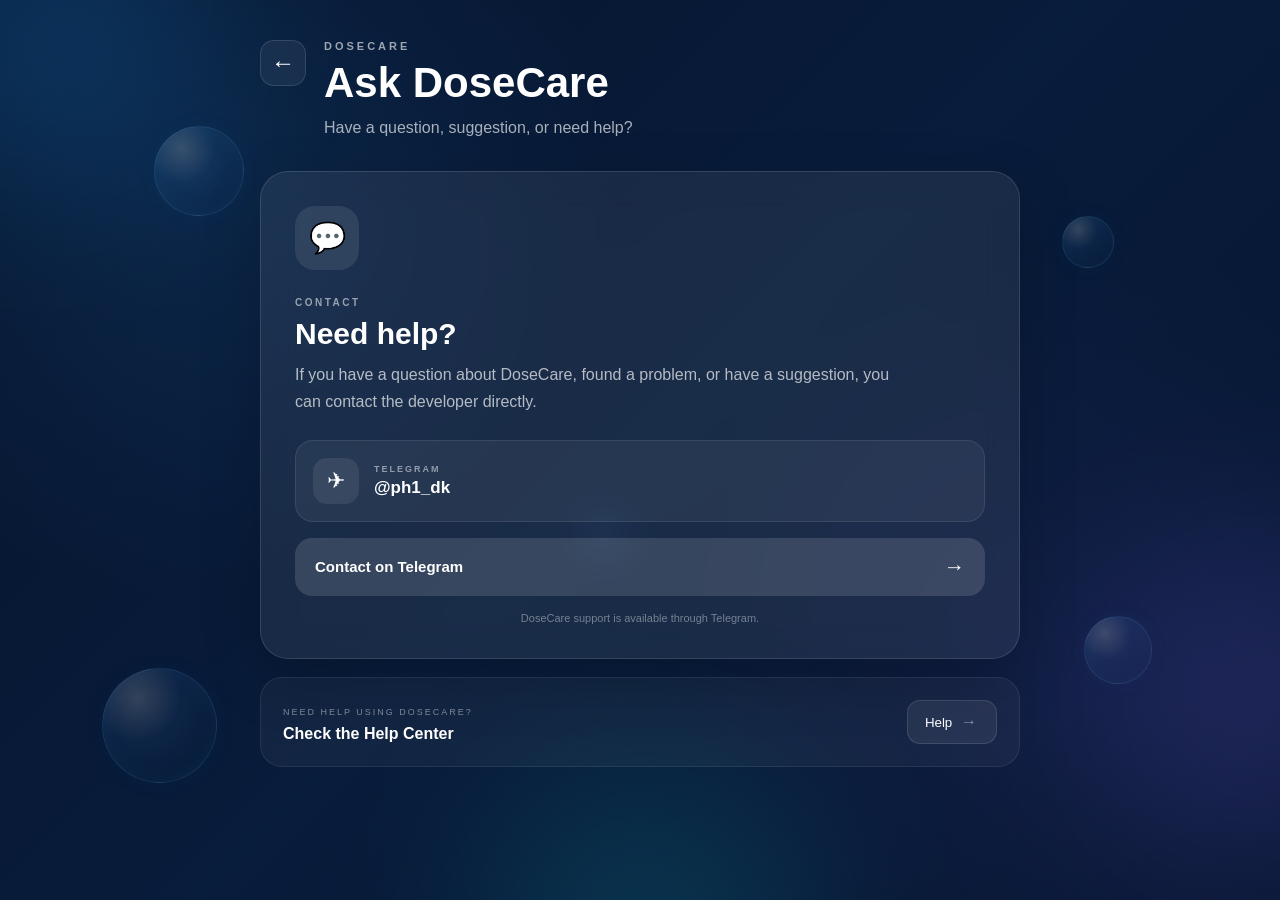
==== commit 6c4487cc: "Update ask.html" ====
--- a/ask.html
+++ b/ask.html
@@ -8,7 +8,6 @@
         name="viewport"
         content="width=device-width, initial-scale=1.0"
     >
-
     <title>DoseCare — Ask</title>
 
     <link
--- a/ask.css
+++ b/ask.css
@@ -1,29 +1,24 @@
 /* =========================================
    DoseCare
-   Ask Page
-========================================= */
-
+   ASK PAGE
+========================================= */
 
 .ask-page {
 
     position: relative;
 
-    z-index: 5;
+    z-index: 2;
 
     width: min(
-        920px,
-        calc(100% - 32px)
+        92%,
+        760px
     );
 
     margin: 0 auto;
 
-    padding:
-        35px
-        0
-        70px;
-
-}
-
+    padding: 40px 0 60px;
+
+}
 
 
 /* =========================================
@@ -38,7 +33,7 @@
 
     gap: 18px;
 
-    margin-bottom: 28px;
+    margin-bottom: 30px;
 
 }
 
@@ -51,13 +46,21 @@
 
     flex-shrink: 0;
 
-    border: 1px solid
-        rgba(255,255,255,.12);
+    border: 1px solid rgba(
+        255,
+        255,
+        255,
+        .12
+    );
 
     border-radius: 14px;
 
-    background:
-        rgba(255,255,255,.06);
+    background: rgba(
+        255,
+        255,
+        255,
+        .06
+    );
 
     color: white;
 
@@ -65,757 +68,465 @@
 
     cursor: pointer;
 
+    transition: .25s ease;
+
+}
+
+
+.ask-back:hover {
+
+    transform: translateX(-3px);
+
+    background: rgba(
+        255,
+        255,
+        255,
+        .11
+    );
+
+}
+
+
+.ask-label {
+
+    display: block;
+
+    font-size: 11px;
+
+    letter-spacing: 3px;
+
+    font-weight: 700;
+
+    opacity: .6;
+
+    margin-bottom: 7px;
+
+}
+
+
+.ask-header h1 {
+
+    margin: 0;
+
+    font-size: clamp(
+        28px,
+        6vw,
+        42px
+    );
+
+}
+
+
+.ask-header p {
+
+    margin: 8px 0 0;
+
+    opacity: .65;
+
+    line-height: 1.6;
+
+}
+
+
+/* =========================================
+   MAIN CARD
+========================================= */
+
+.ask-card {
+
+    position: relative;
+
+    overflow: hidden;
+
+    padding: 34px;
+
+    border-radius: 28px;
+
+    background: rgba(
+        255,
+        255,
+        255,
+        .07
+    );
+
+    border: 1px solid rgba(
+        255,
+        255,
+        255,
+        .12
+    );
+
+    backdrop-filter: blur(18px);
+
+    -webkit-backdrop-filter: blur(18px);
+
+    box-shadow:
+        0 20px 60px rgba(
+            0,
+            0,
+            0,
+            .18
+        );
+
+}
+
+
+.ask-icon {
+
+    width: 64px;
+
+    height: 64px;
+
+    display: flex;
+
+    align-items: center;
+
+    justify-content: center;
+
+    border-radius: 20px;
+
+    background: rgba(
+        255,
+        255,
+        255,
+        .09
+    );
+
+    font-size: 30px;
+
+    margin-bottom: 22px;
+
+}
+
+
+.ask-small-label {
+
+    font-size: 10px;
+
+    letter-spacing: 2.5px;
+
+    font-weight: 700;
+
+    opacity: .55;
+
+}
+
+
+.ask-card h2 {
+
+    margin: 7px 0 10px;
+
+    font-size: 30px;
+
+}
+
+
+.ask-description {
+
+    max-width: 600px;
+
+    margin: 0 0 25px;
+
+    line-height: 1.7;
+
+    opacity: .68;
+
+}
+
+
+/* =========================================
+   TELEGRAM INFO
+========================================= */
+
+.telegram-box {
+
+    display: flex;
+
+    align-items: center;
+
+    gap: 15px;
+
+    padding: 17px;
+
+    border-radius: 18px;
+
+    background: rgba(
+        255,
+        255,
+        255,
+        .055
+    );
+
+    border: 1px solid rgba(
+        255,
+        255,
+        255,
+        .09
+    );
+
+    margin-bottom: 16px;
+
+}
+
+
+.telegram-icon {
+
+    width: 46px;
+
+    height: 46px;
+
+    display: flex;
+
+    align-items: center;
+
+    justify-content: center;
+
+    border-radius: 14px;
+
+    background: rgba(
+        255,
+        255,
+        255,
+        .08
+    );
+
+    font-size: 22px;
+
+}
+
+
+.telegram-info {
+
+    display: flex;
+
+    flex-direction: column;
+
+    gap: 4px;
+
+}
+
+
+.telegram-info span {
+
+    font-size: 9px;
+
+    letter-spacing: 2px;
+
+    opacity: .5;
+
+    font-weight: 700;
+
+}
+
+
+.telegram-info strong {
+
+    font-size: 17px;
+
+}
+
+
+/* =========================================
+   TELEGRAM BUTTON
+========================================= */
+
+.telegram-button {
+
+    width: 100%;
+
+    min-height: 58px;
+
+    border: none;
+
+    border-radius: 17px;
+
+    padding: 0 20px;
+
+    display: flex;
+
+    align-items: center;
+
+    justify-content: space-between;
+
+    background: rgba(
+        255,
+        255,
+        255,
+        .13
+    );
+
+    color: white;
+
+    font-size: 15px;
+
+    font-weight: 700;
+
+    cursor: pointer;
+
     transition:
-        .25s ease;
-
-}
-
-
-.ask-back:hover {
-
-    transform:
-        translateX(-3px);
-
-    background:
-        rgba(255,255,255,.10);
-
-}
-
-
-.ask-title span {
+        transform .25s ease,
+        background .25s ease;
+
+}
+
+
+.telegram-button:hover {
+
+    transform: translateY(-2px);
+
+    background: rgba(
+        255,
+        255,
+        255,
+        .19
+    );
+
+}
+
+
+.telegram-button span {
+
+    font-size: 21px;
+
+}
+
+
+.ask-note {
+
+    text-align: center;
+
+    margin: 16px 0 0;
 
     font-size: 11px;
 
-    letter-spacing: 3px;
-
-    font-weight: 700;
-
-    opacity: .55;
-
-}
-
-
-.ask-title h1 {
-
-    margin:
-        4px
-        0
-        5px;
-
-    font-size:
-        clamp(30px, 6vw, 44px);
-
-}
-
-
-.ask-title p {
-
-    margin: 0;
-
-    opacity: .65;
-
-    line-height: 1.6;
-
-}
-
-
-
-/* =========================================
-   NOTICE
-========================================= */
-
-.ask-notice {
-
-    display: flex;
-
-    gap: 15px;
-
-    padding: 18px;
-
-    margin-bottom: 20px;
-
-    border:
-        1px solid
-        rgba(255,255,255,.10);
-
-    border-radius: 18px;
-
-    background:
-        rgba(255,255,255,.055);
-
-}
-
-
-.notice-icon {
-
-    width: 38px;
-
-    height: 38px;
+    opacity: .4;
+
+}
+
+
+/* =========================================
+   HELP CARD
+========================================= */
+
+.ask-help-card {
+
+    margin-top: 18px;
+
+    padding: 22px;
+
+    border-radius: 22px;
+
+    display: flex;
+
+    align-items: center;
+
+    justify-content: space-between;
+
+    gap: 20px;
+
+    background: rgba(
+        255,
+        255,
+        255,
+        .045
+    );
+
+    border: 1px solid rgba(
+        255,
+        255,
+        255,
+        .08
+    );
+
+}
+
+
+.ask-help-card span {
+
+    font-size: 9px;
+
+    letter-spacing: 2px;
+
+    opacity: .45;
+
+}
+
+
+.ask-help-card h3 {
+
+    margin: 6px 0 0;
+
+    font-size: 16px;
+
+}
+
+
+.ask-help-card button {
 
     flex-shrink: 0;
 
-    display: grid;
-
-    place-items: center;
-
-    border-radius: 12px;
-
-    background:
-        rgba(255,190,80,.14);
-
-    color:
-        #ffd98a;
-
-    font-weight: 800;
-
-}
-
-
-.ask-notice strong {
-
-    display: block;
-
-    margin-bottom: 4px;
-
-}
-
-
-.ask-notice p {
-
-    margin: 0;
-
-    font-size: 13px;
-
-    line-height: 1.65;
-
-    opacity: .68;
-
-}
-
-
-
-/* =========================================
-   CARD
-========================================= */
-
-.ask-card {
-
-    padding: 25px;
-
-    border:
-        1px solid
-        rgba(255,255,255,.10);
-
-    border-radius: 24px;
-
-    background:
-        rgba(255,255,255,.055);
-
-    backdrop-filter:
-        blur(18px);
-
-    box-shadow:
-        0 20px 60px
-        rgba(0,0,0,.16);
-
-}
-
-
-.section-heading span {
-
-    font-size: 10px;
-
-    letter-spacing: 2.5px;
-
-    font-weight: 800;
-
-    opacity: .45;
-
-}
-
-
-.section-heading h2 {
-
-    margin:
-        5px
-        0
-        24px;
-
-    font-size: 22px;
-
-}
-
-
-
-/* =========================================
-   FORM
-========================================= */
-
-.form-group {
-
-    position: relative;
-
-    margin-bottom: 18px;
-
-}
-
-
-.form-group label {
-
-    display: flex;
-
-    justify-content: space-between;
-
-    margin-bottom: 8px;
-
-    font-size: 13px;
-
-    font-weight: 700;
-
-    opacity: .82;
-
-}
-
-
-.form-group label span {
-
-    font-size: 10px;
-
-    font-weight: 500;
-
-    opacity: .4;
-
-}
-
-
-.form-group input,
-.form-group select,
-.form-group textarea {
-
-    width: 100%;
-
-    box-sizing: border-box;
-
-    border:
-        1px solid
-        rgba(255,255,255,.10);
+    border: 1px solid rgba(
+        255,
+        255,
+        255,
+        .12
+    );
+
+    background: rgba(
+        255,
+        255,
+        255,
+        .07
+    );
+
+    color: white;
 
     border-radius: 13px;
 
-    padding:
-        13px
-        14px;
-
-    outline: none;
-
-    background:
-        rgba(0,0,0,.12);
-
-    color: white;
-
-    font-family: inherit;
-
-    font-size: 14px;
-
-    transition:
-        border .2s ease,
-        background .2s ease;
-
-}
-
-
-.form-group textarea {
-
-    resize: vertical;
-
-    min-height: 140px;
-
-    line-height: 1.6;
-
-}
-
-
-.form-group input:focus,
-.form-group select:focus,
-.form-group textarea:focus {
-
-    border-color:
-        rgba(120,200,255,.45);
-
-    background:
-        rgba(0,0,0,.18);
-
-}
-
-
-.form-group select option {
-
-    background: #18232d;
-
-    color: white;
-
-}
-
-
-.patient-grid {
-
-    display: grid;
-
-    grid-template-columns:
-        1fr
-        1fr
-        1fr;
-
-    gap: 12px;
-
-}
-
-
-.character-count {
-
-    text-align: right;
-
-    margin-top: 5px;
-
-    font-size: 10px;
-
-    opacity: .42;
-
-}
-
-
-
-/* =========================================
-   VALIDATION
-========================================= */
-
-.ask-validation {
-
-    display: none;
-
-    align-items: center;
-
-    gap: 10px;
-
-    margin-bottom: 15px;
-
-    padding: 12px 14px;
-
-    border-radius: 12px;
-
-    background:
-        rgba(255,90,90,.10);
-
-    border:
-        1px solid
-        rgba(255,90,90,.18);
-
-}
-
-
-.ask-validation.show {
-
-    display: flex;
-
-}
-
-
-.ask-validation span {
-
-    width: 24px;
-
-    height: 24px;
-
-    display: grid;
-
-    place-items: center;
-
-    border-radius: 50%;
-
-    background:
-        rgba(255,90,90,.15);
-
-}
-
-
-.ask-validation p {
-
-    margin: 0;
-
-    font-size: 12px;
-
-}
-
-
-
-/* =========================================
-   BUTTONS
-========================================= */
-
-.ask-actions,
-.review-actions {
-
-    display: flex;
-
-    justify-content: flex-end;
-
-    gap: 10px;
-
-}
-
-
-.primary-button,
-.secondary-button {
-
-    border: none;
-
-    border-radius: 13px;
-
-    padding:
-        12px
-        17px;
-
-    font-family: inherit;
-
-    font-size: 13px;
-
-    font-weight: 700;
+    padding: 12px 17px;
 
     cursor: pointer;
 
-    transition:
-        .25s ease;
-
-}
-
-
-.primary-button {
-
-    background:
-        linear-gradient(
-            135deg,
-            #63c9ff,
-            #7d8cff
-        );
-
-    color: white;
-
-    box-shadow:
-        0 10px 25px
-        rgba(90,150,255,.18);
-
-}
-
-
-.primary-button:hover {
-
-    transform:
-        translateY(-2px);
-
-}
-
-
-.secondary-button {
-
-    background:
-        rgba(255,255,255,.07);
-
-    color: white;
-
-    border:
-        1px solid
-        rgba(255,255,255,.10);
-
-}
-
-
-.secondary-button:hover {
-
-    background:
-        rgba(255,255,255,.11);
-
-}
-
-
-
-/* =========================================
-   REVIEW
-========================================= */
-
-.question-review {
-
-    display: none;
-
-    margin-top: 20px;
-
-    padding: 24px;
-
-    border:
-        1px solid
-        rgba(110,200,255,.18);
-
-    border-radius: 22px;
-
-    background:
-        rgba(80,160,255,.06);
-
-}
-
-
-.question-review.show {
-
-    display: block;
-
-}
-
-
-.review-header {
-
-    display: flex;
-
-    justify-content: space-between;
-
-    align-items: flex-start;
-
-}
-
-
-.review-header span {
-
-    font-size: 10px;
-
-    letter-spacing: 2px;
-
-    opacity: .45;
-
-}
-
-
-.review-header h2 {
-
-    margin:
-        5px
-        0
-        18px;
-
-}
-
-
-.review-header button {
-
-    width: 34px;
-
-    height: 34px;
-
-    border: none;
-
-    border-radius: 10px;
-
-    background:
-        rgba(255,255,255,.07);
-
-    color: white;
-
-    font-size: 22px;
-
-    cursor: pointer;
-
-}
-
-
-.review-content {
-
-    display: grid;
-
-    gap: 10px;
-
-    margin-bottom: 20px;
-
-}
-
-
-.review-item {
-
-    padding: 13px;
-
-    border-radius: 12px;
-
-    background:
-        rgba(255,255,255,.05);
-
-}
-
-
-.review-item span {
-
-    display: block;
-
-    margin-bottom: 5px;
-
-    font-size: 10px;
-
-    letter-spacing: 1px;
-
-    opacity: .45;
-
-}
-
-
-.review-item strong {
-
-    font-size: 14px;
-
-    line-height: 1.6;
-
-    white-space: pre-wrap;
-
-}
-
-
-
-/* =========================================
-   QUICK QUESTIONS
-========================================= */
-
-.quick-questions {
-
-    margin-top: 35px;
-
-}
-
-
-.quick-grid {
-
-    display: grid;
-
-    grid-template-columns:
-        1fr
-        1fr;
-
-    gap: 12px;
-
-}
-
-
-.quick-question {
-
-    text-align: left;
-
-    padding: 18px;
-
-    border:
-        1px solid
-        rgba(255,255,255,.08);
-
-    border-radius: 18px;
-
-    background:
-        rgba(255,255,255,.045);
-
-    color: white;
-
-    cursor: pointer;
-
-    transition:
-        .25s ease;
-
-}
-
-
-.quick-question:hover {
-
-    transform:
-        translateY(-3px);
-
-    background:
-        rgba(255,255,255,.075);
-
-}
-
-
-.quick-question > span {
-
-    display: block;
-
-    margin-bottom: 12px;
-
-    font-size: 22px;
-
-}
-
-
-.quick-question strong {
-
-    display: block;
-
-    margin-bottom: 5px;
-
-}
-
-
-.quick-question small {
-
-    opacity: .5;
-
-}
-
+}
+
+
+.ask-help-card button span {
+
+    font-size: 16px;
+
+    margin-left: 5px;
+
+}
 
 
 /* =========================================
    MOBILE
 ========================================= */
 
-@media (max-width: 650px) {
+@media (
+    max-width: 600px
+) {
 
     .ask-page {
 
-        width:
-            calc(100% - 22px);
-
-        padding-top: 22px;
+        padding-top: 25px;
 
     }
 
 
     .ask-card {
 
-        padding: 18px;
-
-        border-radius: 20px;
+        padding: 25px 20px;
+
+        border-radius: 23px;
 
     }
 
 
-    .patient-grid {
-
-        grid-template-columns:
-            1fr
-            1fr;
+    .ask-help-card {
+
+        align-items: flex-start;
 
     }
 
-
-    .quick-grid {
-
-        grid-template-columns:
-            1fr;
-
-    }
-
-
-    .ask-actions,
-    .review-actions {
-
-        flex-direction: column;
-
-    }
-
-
-    .primary-button,
-    .secondary-button {
-
-        width: 100%;
-
-    }
-
-}
+}
